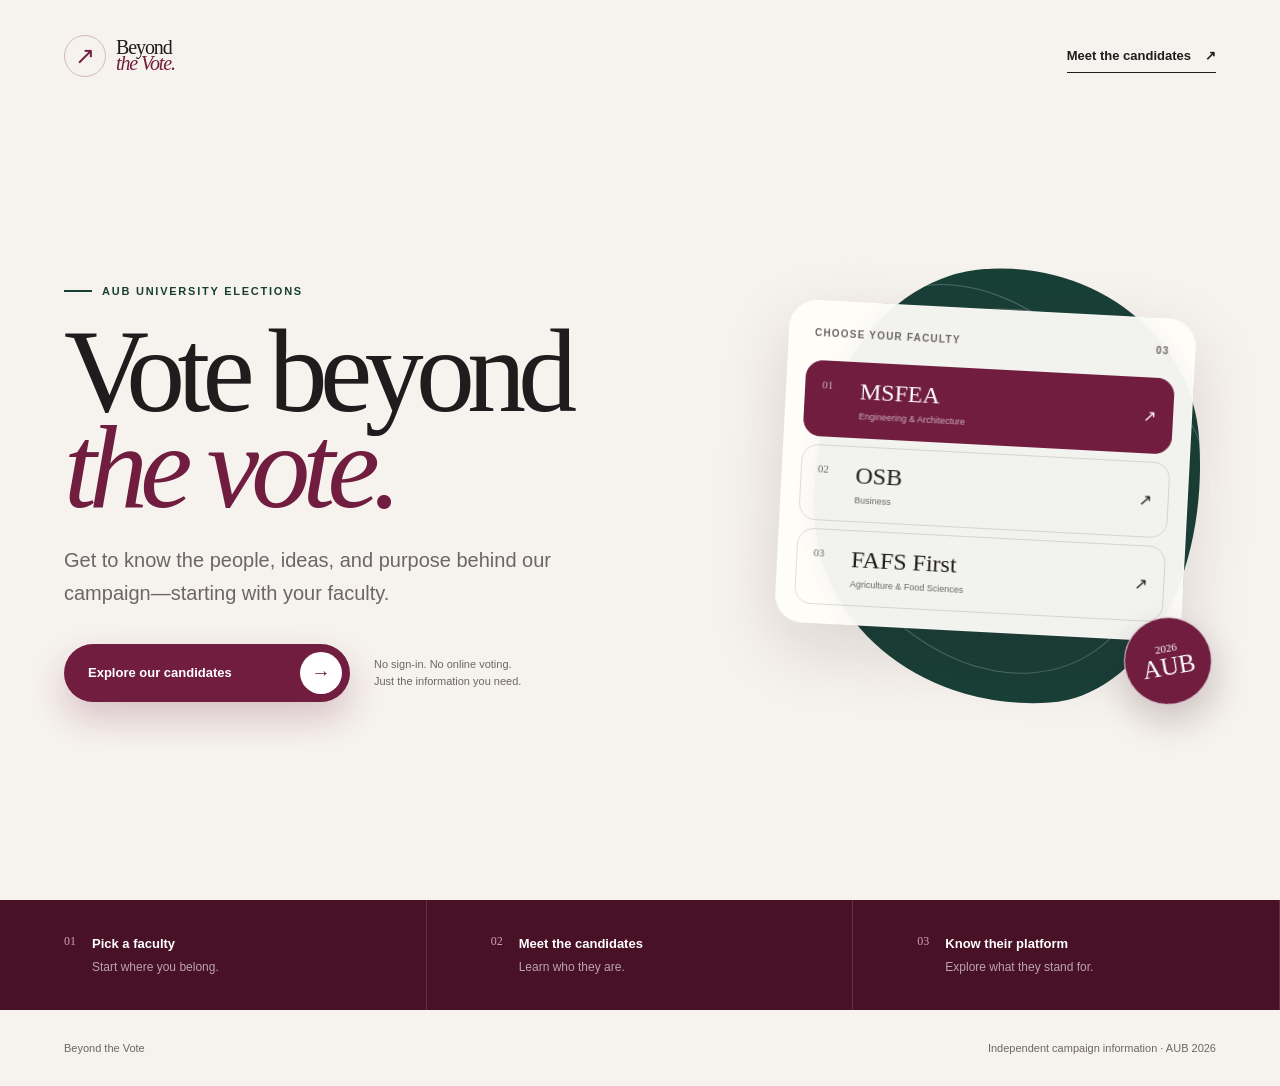
==== index.html @ 09c4e65e "Publish Beyond the Vote campaign website" ====
<!doctype html>
<html lang="en">
  <head>
    <meta charset="utf-8">
    <meta name="viewport" content="width=device-width, initial-scale=1">
    <meta name="theme-color" content="#701d3f">
    <meta name="description" content="Meet the Beyond the Vote candidates across AUB faculties.">
    <meta property="og:title" content="Beyond the Vote">
    <meta property="og:description" content="Explore our candidates, faculty by faculty.">
    <meta property="og:type" content="website">
    <meta property="og:locale" content="en_US">
    <title>Beyond the Vote</title>
    <link rel="stylesheet" href="css/style.css">
  </head>
  <body class="home-page">
    <a class="skip-link" href="#main-content">Skip to content</a>

    <header class="site-header" data-header>
      <a class="brand" href="index.html" aria-label="Beyond the Vote home">
        <span class="brand-arrow" aria-hidden="true">↗</span>
        <span class="brand-name"><span>Beyond</span><span>the Vote.</span></span>
      </a>
      <a class="header-link" href="faculties.html">
        <span>Meet the candidates</span>
        <span aria-hidden="true">↗</span>
      </a>
    </header>

    <main id="main-content">
      <section class="hero section-shell" aria-labelledby="hero-title">
        <div class="hero-copy">
          <p class="eyebrow"><span></span> AUB University Elections</p>
          <h1 id="hero-title">Vote beyond<br><em>the vote.</em></h1>
          <p class="hero-intro">
            Get to know the people, ideas, and purpose behind our campaign—starting
            with your faculty.
          </p>
          <div class="hero-actions">
            <a class="button button-primary" href="faculties.html">
              Explore our candidates
              <span class="button-icon" aria-hidden="true">→</span>
            </a>
            <p class="microcopy">No sign-in. No online voting.<br>Just the information you need.</p>
          </div>
        </div>

        <nav class="hero-visual" aria-label="Quick faculty links">
          <div class="orbit orbit-one" aria-hidden="true"></div>
          <div class="orbit orbit-two" aria-hidden="true"></div>
          <div class="hero-card hero-card-main">
            <div class="hero-card-topline">
              <span>Choose your faculty</span>
              <span>03</span>
            </div>
            <div class="faculty-preview-list">
              <a class="faculty-preview active" href="candidates.html?faculty=msfea" data-testid="home-faculty-msfea" aria-label="View MSFEA candidates">
                <span class="faculty-preview-index" aria-hidden="true">01</span>
                <div><strong>MSFEA</strong><small>Engineering &amp; Architecture</small></div>
                <span aria-hidden="true">↗</span>
              </a>
              <a class="faculty-preview" href="candidates.html?faculty=osb" data-testid="home-faculty-osb" aria-label="View OSB candidates">
                <span class="faculty-preview-index" aria-hidden="true">02</span>
                <div><strong>OSB</strong><small>Business</small></div>
                <span aria-hidden="true">↗</span>
              </a>
              <a class="faculty-preview" href="candidates.html?faculty=fafs" data-testid="home-faculty-fafs" aria-label="View FAFS First candidates">
                <span class="faculty-preview-index" aria-hidden="true">03</span>
                <div><strong>FAFS First</strong><small>Agriculture &amp; Food Sciences</small></div>
                <span aria-hidden="true">↗</span>
              </a>
            </div>
          </div>
          <div class="hero-stamp" aria-hidden="true">
            <span>2026</span>
            <span>AUB</span>
          </div>
        </nav>
      </section>

      <section class="trust-strip" aria-label="Website information">
        <div><span>01</span><p><strong>Pick a faculty</strong>Start where you belong.</p></div>
        <div><span>02</span><p><strong>Meet the candidates</strong>Learn who they are.</p></div>
        <div><span>03</span><p><strong>Know their platform</strong>Explore what they stand for.</p></div>
      </section>
    </main>

    <footer class="site-footer">
      <p>Beyond the Vote</p>
      <p>Independent campaign information · AUB 2026</p>
    </footer>
  </body>
</html>
---- css/style.css ----
:root {
  --burgundy: #701d3f;
  --burgundy-dark: #481126;
  --burgundy-soft: #8c3455;
  --green: #183f36;
  --green-light: #315d51;
  --ink: #201b1d;
  --muted: #6d6567;
  --paper: #f6f2ed;
  --white: #fffdf9;
  --line: rgba(32, 27, 29, 0.14);
  --serif: Georgia, "Times New Roman", serif;
  --sans: Inter, ui-sans-serif, -apple-system, BlinkMacSystemFont, "Segoe UI", sans-serif;
  --shadow: 0 24px 70px rgba(50, 15, 29, 0.13);
  --radius-lg: 32px;
  --radius-md: 22px;
  --page-x: clamp(20px, 5vw, 76px);
  --max-width: 1440px;
}

*,
*::before,
*::after {
  box-sizing: border-box;
}

html {
  scroll-behavior: smooth;
}

body {
  margin: 0;
  overflow-x: hidden;
  background: var(--paper);
  color: var(--ink);
  font-family: var(--sans);
  -webkit-font-smoothing: antialiased;
}

body::selection {
  background: var(--burgundy);
  color: var(--white);
}

a {
  color: inherit;
  text-decoration: none;
}

button,
input {
  font: inherit;
}

img {
  display: block;
  max-width: 100%;
}

.skip-link {
  position: fixed;
  z-index: 999;
  top: 12px;
  left: 12px;
  padding: 12px 18px;
  transform: translateY(-150%);
  border-radius: 999px;
  background: var(--ink);
  color: white;
}

.skip-link:focus {
  transform: translateY(0);
}

.site-header,
.section-shell,
.site-footer {
  width: min(100%, var(--max-width));
  margin-inline: auto;
}

.site-header {
  position: relative;
  z-index: 20;
  display: flex;
  align-items: center;
  justify-content: space-between;
  min-height: 112px;
  padding: 22px var(--page-x);
}

.brand {
  display: inline-flex;
  align-items: center;
  flex-shrink: 0;
  gap: 10px;
}

.brand-arrow {
  display: grid;
  width: 42px;
  height: 42px;
  place-items: center;
  border: 1px solid rgba(112, 29, 63, 0.26);
  border-radius: 50%;
  color: var(--burgundy);
  font-family: var(--sans);
  font-size: 24px;
  font-weight: 400;
  line-height: 1;
  transition: color 180ms ease, background-color 180ms ease, transform 180ms ease;
}

.brand-name {
  display: grid;
  font-family: var(--serif);
  font-size: 20px;
  font-weight: 400;
  letter-spacing: -0.055em;
  line-height: 0.78;
}

.brand-name span:last-child {
  color: var(--burgundy);
  font-style: italic;
}

.brand:hover .brand-arrow,
.brand:focus-visible .brand-arrow {
  background: var(--burgundy);
  color: white;
  transform: translate(2px, -2px);
}

.header-link {
  display: flex;
  align-items: center;
  gap: 14px;
  padding-block: 9px;
  border-bottom: 1px solid var(--ink);
  font-size: 13px;
  font-weight: 700;
  transition: color 180ms ease, border-color 180ms ease;
}

.header-link:hover,
.header-link:focus-visible {
  border-color: var(--burgundy);
  color: var(--burgundy);
}

.hero {
  display: grid;
  min-height: calc(100svh - 112px);
  padding: clamp(34px, 7vw, 96px) var(--page-x) clamp(72px, 9vw, 120px);
  gap: 64px;
}

.hero-copy {
  position: relative;
  z-index: 2;
  align-self: center;
}

.eyebrow {
  display: flex;
  align-items: center;
  gap: 10px;
  margin: 0 0 26px;
  color: var(--green);
  font-size: 11px;
  font-weight: 800;
  letter-spacing: 0.16em;
  text-transform: uppercase;
}

.eyebrow span {
  width: 28px;
  height: 2px;
  background: currentColor;
}

h1,
h2,
h3,
p {
  margin-top: 0;
}

.hero h1 {
  max-width: 780px;
  margin-bottom: 28px;
  font-family: var(--serif);
  font-size: clamp(58px, 9.2vw, 132px);
  font-weight: 400;
  letter-spacing: -0.065em;
  line-height: 0.82;
}

.hero h1 em {
  color: var(--burgundy);
  font-weight: 400;
}

.hero-intro {
  max-width: 520px;
  margin-bottom: 34px;
  color: var(--muted);
  font-size: clamp(16px, 2vw, 20px);
  line-height: 1.65;
}

.hero-actions {
  display: flex;
  align-items: center;
  gap: 24px;
}

.button {
  display: inline-flex;
  min-height: 58px;
  align-items: center;
  justify-content: space-between;
  gap: 26px;
  padding: 8px 8px 8px 24px;
  border: 0;
  border-radius: 999px;
  font-size: 13px;
  font-weight: 800;
  cursor: pointer;
  transition: transform 180ms ease, box-shadow 180ms ease, background-color 180ms ease;
}

.button:hover,
.button:focus-visible {
  transform: translateY(-2px);
}

.button:focus-visible,
.faculty-card:focus-visible,
.candidate-card:focus-visible,
.back-link:focus-visible,
.brand:focus-visible {
  outline: 3px solid rgba(112, 29, 63, 0.28);
  outline-offset: 4px;
}

.button-primary {
  min-width: min(100%, 286px);
  background: var(--burgundy);
  box-shadow: 0 16px 34px rgba(112, 29, 63, 0.22);
  color: white;
}

.button-primary:hover,
.button-primary:focus-visible {
  background: var(--burgundy-dark);
  box-shadow: 0 20px 42px rgba(72, 17, 38, 0.25);
}

.button-icon {
  display: grid;
  width: 42px;
  height: 42px;
  place-items: center;
  border-radius: 50%;
  background: white;
  color: var(--burgundy);
  font-size: 19px;
}

.microcopy {
  margin: 0;
  color: var(--muted);
  font-size: 11px;
  line-height: 1.55;
}

.hero-visual {
  position: relative;
  min-height: 460px;
  align-self: center;
}

.hero-visual::before {
  position: absolute;
  inset: 1% 3% 4% 10%;
  border-radius: 48% 52% 43% 57% / 55% 42% 58% 45%;
  background: var(--green);
  content: "";
  transform: rotate(-4deg);
}

.orbit {
  position: absolute;
  z-index: 1;
  border: 1px solid rgba(255, 255, 255, 0.23);
  border-radius: 50%;
}

.orbit-one {
  inset: 10% 0 0 5%;
  transform: rotate(18deg);
}

.orbit-two {
  inset: 2% 17% 8% 12%;
  transform: rotate(-32deg);
}

.hero-card {
  position: absolute;
  z-index: 3;
  border: 1px solid rgba(255, 255, 255, 0.4);
  background: rgba(255, 253, 249, 0.94);
  box-shadow: var(--shadow);
  backdrop-filter: blur(12px);
}

.hero-card-main {
  inset: 10% 6% auto 3%;
  max-width: 430px;
  padding: 18px;
  transform: rotate(3deg);
  border-radius: 28px;
}

.hero-card-topline {
  display: flex;
  justify-content: space-between;
  padding: 8px 7px 22px;
  color: var(--muted);
  font-size: 10px;
  font-weight: 800;
  letter-spacing: 0.12em;
  text-transform: uppercase;
}

.faculty-preview-list {
  display: grid;
  gap: 8px;
}

.faculty-preview {
  display: grid;
  grid-template-columns: 28px 1fr auto;
  min-height: 76px;
  align-items: center;
  gap: 10px;
  padding: 14px 16px;
  border: 1px solid var(--line);
  border-radius: 17px;
  cursor: pointer;
  text-decoration: none;
  transition: background-color 180ms ease, border-color 180ms ease, color 180ms ease, transform 180ms ease;
}

.faculty-preview.active,
.faculty-preview:hover,
.faculty-preview:focus-visible {
  border-color: var(--burgundy);
  background: var(--burgundy);
  color: white;
}

.faculty-preview:hover,
.faculty-preview:focus-visible {
  transform: translateX(3px);
}

.faculty-preview:focus-visible {
  outline: 3px solid rgba(112, 29, 63, 0.24);
  outline-offset: 3px;
}

/* Keep only the row currently under the cursor or keyboard focus highlighted. */
.faculty-preview-list:has(.faculty-preview:hover) .faculty-preview.active:not(:hover),
.faculty-preview-list:has(.faculty-preview:focus-visible) .faculty-preview.active:not(:focus-visible) {
  border-color: var(--line);
  background: transparent;
  color: var(--ink);
  transform: none;
}

.faculty-preview-index {
  align-self: start;
  padding-top: 3px;
  font-family: var(--serif);
  font-size: 11px;
  opacity: 0.65;
}

.faculty-preview strong,
.faculty-preview small {
  display: block;
}

.faculty-preview strong {
  margin-bottom: 5px;
  font-family: var(--serif);
  font-size: 24px;
  font-weight: 400;
}

.faculty-preview small {
  max-width: 190px;
  font-size: 9px;
  line-height: 1.4;
  opacity: 0.65;
}

.hero-stamp {
  position: absolute;
  z-index: 4;
  right: 1%;
  bottom: 4%;
  display: grid;
  width: 88px;
  height: 88px;
  place-content: center;
  border: 1px solid rgba(255, 255, 255, 0.75);
  border-radius: 50%;
  background: var(--burgundy);
  box-shadow: 0 16px 36px rgba(45, 12, 26, 0.2);
  color: white;
  font-family: var(--serif);
  line-height: 1;
  text-align: center;
  transform: rotate(-10deg);
}

.hero-stamp span:first-child {
  font-size: 11px;
}

.hero-stamp span:last-child {
  font-size: 25px;
}

.trust-strip {
  display: grid;
  width: 100%;
  background: var(--burgundy-dark);
  color: white;
}

.trust-strip > div {
  display: grid;
  grid-template-columns: auto 1fr;
  align-items: start;
  gap: 16px;
  padding: 30px var(--page-x);
  border-bottom: 1px solid rgba(255, 255, 255, 0.14);
}

.trust-strip > div > span {
  color: #d99ab2;
  font-family: var(--serif);
  font-size: 12px;
}

.trust-strip p {
  margin: 0;
  color: rgba(255, 255, 255, 0.62);
  font-size: 12px;
  line-height: 1.5;
}

.trust-strip strong {
  display: block;
  margin-bottom: 4px;
  color: white;
  font-size: 13px;
}

.site-footer {
  display: flex;
  justify-content: space-between;
  gap: 24px;
  padding: 32px var(--page-x);
  color: var(--muted);
  font-size: 11px;
}

.site-footer p {
  margin: 0;
}

.footer-link {
  border-bottom: 1px solid currentColor;
  transition: color 180ms ease;
}

.footer-link:hover,
.footer-link:focus-visible {
  color: var(--burgundy);
}

/* Interior page: faculty selection */
.interior-page {
  background: var(--burgundy);
  color: white;
}

.site-header-light {
  color: white;
}

.brand-light .brand-arrow {
  border-color: rgba(255, 255, 255, 0.4);
  color: #efb3ca;
}

.brand-light .brand-name span:last-child {
  color: #efb3ca;
}

.brand-light:hover .brand-arrow,
.brand-light:focus-visible .brand-arrow {
  background: white;
  color: var(--burgundy);
}

.back-link {
  display: inline-flex;
  align-items: center;
  gap: 9px;
  padding: 10px 0;
  border-bottom: 1px solid currentColor;
  font-size: 12px;
  font-weight: 750;
}

.back-link span {
  transition: transform 180ms ease;
}

.back-link:hover span,
.back-link:focus-visible span {
  transform: translateX(-4px);
}

.page-intro {
  display: grid;
  align-items: end;
  gap: 42px;
  padding: clamp(46px, 8vw, 110px) var(--page-x) clamp(60px, 8vw, 104px);
}

.eyebrow-light {
  color: #e6aec3;
}

.page-intro h1,
.directory-hero h1,
.error-state h1,
.logo-options-header h1 {
  margin-bottom: 0;
  font-family: var(--serif);
  font-size: clamp(58px, 9vw, 124px);
  font-weight: 400;
  letter-spacing: -0.065em;
  line-height: 0.84;
}

.page-intro h1 em,
.directory-hero h1 em,
.error-state h1 em,
.logo-options-header h1 em {
  color: #e4a4bd;
  font-weight: 400;
}

.page-intro-copy {
  max-width: 420px;
  margin: 0;
  color: rgba(255, 255, 255, 0.68);
  font-size: clamp(15px, 1.6vw, 18px);
  line-height: 1.7;
}

.faculty-section {
  padding: 54px var(--page-x) clamp(72px, 10vw, 136px);
  border-radius: var(--radius-lg) var(--radius-lg) 0 0;
  background: var(--paper);
  color: var(--ink);
}

.section-heading-row {
  display: flex;
  align-items: end;
  justify-content: space-between;
  gap: 24px;
  margin-bottom: 28px;
  padding-bottom: 18px;
  border-bottom: 1px solid var(--line);
}

.section-heading-row h2,
.section-heading-row p {
  margin: 0;
}

.section-heading-row h2 {
  font-family: var(--serif);
  font-size: clamp(27px, 3vw, 38px);
  font-weight: 400;
  letter-spacing: -0.03em;
}

.section-heading-row p {
  color: var(--muted);
  font-size: 11px;
  font-weight: 800;
  letter-spacing: 0.13em;
  text-transform: uppercase;
}

.faculty-grid {
  display: grid;
  gap: 16px;
}

.faculty-card {
  position: relative;
  display: flex;
  min-height: 340px;
  flex-direction: column;
  justify-content: space-between;
  padding: 24px;
  overflow: hidden;
  border: 1px solid var(--line);
  border-radius: var(--radius-md);
  background: var(--white);
  transition: transform 220ms ease, box-shadow 220ms ease, background-color 220ms ease, color 220ms ease;
}

.faculty-card::before {
  position: absolute;
  right: -70px;
  bottom: -110px;
  width: 250px;
  height: 250px;
  border: 1px solid rgba(112, 29, 63, 0.12);
  border-radius: 50%;
  content: "";
  transition: transform 400ms ease, border-color 220ms ease;
}

.faculty-card:nth-child(2)::before {
  width: 190px;
  height: 280px;
  border-radius: 50%;
  transform: rotate(32deg);
}

.faculty-card:nth-child(3)::before {
  width: 300px;
  height: 180px;
  border-radius: 50%;
  transform: rotate(-24deg);
}

.faculty-card:hover,
.faculty-card:focus-visible {
  z-index: 2;
  background: var(--green);
  box-shadow: 0 24px 54px rgba(26, 58, 50, 0.2);
  color: white;
  transform: translateY(-6px);
}

.faculty-card:hover::before,
.faculty-card:focus-visible::before {
  border-color: rgba(255, 255, 255, 0.24);
  transform: translate(-20px, -12px) rotate(8deg);
}

.faculty-card-topline {
  position: relative;
  z-index: 1;
  display: flex;
  align-items: center;
  justify-content: space-between;
  color: var(--muted);
  font-family: var(--serif);
  font-size: 12px;
}

.faculty-card:hover .faculty-card-topline,
.faculty-card:focus-visible .faculty-card-topline {
  color: rgba(255, 255, 255, 0.64);
}

.faculty-arrow {
  display: grid;
  width: 42px;
  height: 42px;
  place-items: center;
  border: 1px solid var(--line);
  border-radius: 50%;
  font-family: var(--sans);
  font-size: 17px;
}

.faculty-card:hover .faculty-arrow,
.faculty-card:focus-visible .faculty-arrow {
  border-color: rgba(255, 255, 255, 0.28);
  background: white;
  color: var(--green);
}

.faculty-card-copy {
  position: relative;
  z-index: 1;
}

.faculty-card-copy > p:first-child {
  margin-bottom: 10px;
  color: var(--burgundy);
  font-size: 10px;
  font-weight: 800;
  letter-spacing: 0.13em;
  text-transform: uppercase;
}

.faculty-card-copy h3 {
  margin: 0 0 12px;
  font-family: var(--serif);
  font-size: clamp(50px, 6vw, 72px);
  font-weight: 400;
  letter-spacing: -0.055em;
  line-height: 0.9;
}

.faculty-card-copy > p:last-child {
  max-width: 300px;
  margin: 0;
  color: var(--muted);
  font-size: 12px;
  line-height: 1.55;
}

.faculty-card:hover .faculty-card-copy p,
.faculty-card:focus-visible .faculty-card-copy p {
  color: rgba(255, 255, 255, 0.68);
}

.faculty-card-action {
  position: relative;
  z-index: 1;
  display: flex;
  justify-content: space-between;
  padding-top: 16px;
  border-top: 1px solid var(--line);
  font-size: 11px;
  font-weight: 750;
}

.faculty-card:hover .faculty-card-action,
.faculty-card:focus-visible .faculty-card-action {
  border-color: rgba(255, 255, 255, 0.2);
}

.notice-card {
  padding: 22px;
  border: 1px solid var(--line);
  border-radius: 16px;
  background: var(--white);
}

.loading-state {
  display: flex;
  align-items: center;
  gap: 12px;
  padding: 28px 0;
  color: var(--muted);
  font-size: 12px;
  font-weight: 750;
}

.loading-state > span {
  width: 20px;
  height: 20px;
  border: 2px solid var(--line);
  border-top-color: var(--burgundy);
  border-radius: 50%;
  animation: loading-spin 800ms linear infinite;
}

.profile-loading {
  min-height: 60vh;
  justify-content: center;
}

@keyframes loading-spin {
  to {
    transform: rotate(360deg);
  }
}

.site-footer-light {
  width: 100%;
  max-width: none;
  background: var(--paper);
  color: var(--muted);
}

/* Candidate directory */
.compact-header {
  min-height: 96px;
}

.directory-hero {
  display: grid;
  align-items: end;
  gap: 48px;
  padding: clamp(48px, 8vw, 104px) var(--page-x) clamp(66px, 8vw, 112px);
}

.directory-hero h1 {
  color: var(--ink);
}

.directory-hero h1 em,
.logo-options-header h1 em,
.profile-error h1 em {
  color: var(--burgundy);
}

.directory-note {
  display: grid;
  grid-template-columns: auto 1fr;
  align-items: start;
  gap: 18px;
  max-width: 430px;
}

.directory-note > span {
  color: var(--burgundy);
  font-family: var(--serif);
  font-size: 64px;
  line-height: 0.8;
}

.directory-note p {
  margin: 0;
  color: var(--muted);
  font-size: 13px;
  line-height: 1.65;
}

.candidate-directory {
  padding: 48px var(--page-x) clamp(80px, 10vw, 144px);
  border-top: 1px solid var(--line);
}

.section-heading-dark {
  margin-bottom: 32px;
}

.candidate-grid {
  display: grid;
  gap: 18px;
}

.candidate-card {
  display: block;
  overflow: hidden;
  border: 1px solid var(--line);
  border-radius: var(--radius-md);
  background: var(--white);
  transition: transform 220ms ease, box-shadow 220ms ease;
}

.candidate-card:hover,
.candidate-card:focus-visible {
  box-shadow: var(--shadow);
  transform: translateY(-6px);
}

.candidate-portrait {
  position: relative;
  aspect-ratio: 4 / 5;
  overflow: hidden;
  background: #e8ded8;
}

.portrait-image-wrap,
.portrait-image-wrap img,
.portrait-fallback {
  position: absolute;
  inset: 0;
  width: 100%;
  height: 100%;
}

.portrait-image-wrap img {
  z-index: 2;
  object-fit: cover;
  transition: transform 600ms cubic-bezier(0.2, 0.7, 0.2, 1);
}

.candidate-card:hover .portrait-image-wrap img,
.candidate-card:focus-visible .portrait-image-wrap img {
  transform: scale(1.035);
}

.portrait-image-wrap.image-missing img {
  display: none;
}

.portrait-fallback {
  display: grid;
  place-content: center;
  background:
    radial-gradient(circle at 80% 14%, rgba(255, 255, 255, 0.24) 0 10%, transparent 10.5%),
    linear-gradient(145deg, var(--green-light), var(--green));
  color: rgba(255, 255, 255, 0.62);
  font-size: 10px;
  font-weight: 800;
  letter-spacing: 0.12em;
  text-align: center;
  text-transform: uppercase;
}

.portrait-fallback::before,
.portrait-fallback::after {
  position: absolute;
  border: 1px solid rgba(255, 255, 255, 0.17);
  border-radius: 50%;
  content: "";
}

.portrait-fallback::before {
  width: 80%;
  height: 80%;
  top: 42%;
  left: -26%;
}

.portrait-fallback::after {
  width: 60%;
  height: 48%;
  right: -15%;
  bottom: -10%;
  transform: rotate(30deg);
}

.portrait-monogram {
  display: block;
  margin-bottom: 14px;
  color: white;
  font-family: var(--serif);
  font-size: clamp(55px, 8vw, 84px);
  font-weight: 400;
  letter-spacing: -0.06em;
  line-height: 0.8;
}

.candidate-number {
  position: absolute;
  z-index: 4;
  top: 16px;
  right: 16px;
  display: grid;
  width: 38px;
  height: 38px;
  place-items: center;
  border: 1px solid rgba(255, 255, 255, 0.44);
  border-radius: 50%;
  background: rgba(24, 63, 54, 0.34);
  color: white;
  font-family: var(--serif);
  font-size: 11px;
  backdrop-filter: blur(8px);
}

.candidate-card-body {
  padding: 23px;
}

.candidate-meta-row,
.profile-kicker {
  display: flex;
  align-items: center;
  justify-content: space-between;
  gap: 12px;
  margin-bottom: 10px;
}

.candidate-faculty,
.profile-campaign {
  margin: 0;
  color: var(--burgundy);
  font-size: 9px;
  font-weight: 800;
  letter-spacing: 0.14em;
  text-transform: uppercase;
}

.candidate-designation {
  flex-shrink: 0;
  padding: 5px 8px;
  border-radius: 999px;
  background: rgba(112, 29, 63, 0.1);
  color: var(--burgundy);
  font-size: 8px;
  font-weight: 850;
  letter-spacing: 0.08em;
  line-height: 1;
  text-transform: uppercase;
}

.profile-kicker {
  justify-content: flex-start;
  margin-bottom: 15px;
}

.candidate-card h3 {
  margin: 0 0 7px;
  font-family: var(--serif);
  font-size: 29px;
  font-weight: 400;
  letter-spacing: -0.03em;
}

.candidate-position {
  min-height: 34px;
  margin: 0 0 20px;
  color: var(--muted);
  font-size: 12px;
  line-height: 1.45;
}

.candidate-link {
  display: flex;
  justify-content: space-between;
  padding-top: 15px;
  border-top: 1px solid var(--line);
  color: var(--green);
  font-size: 11px;
  font-weight: 800;
}

.error-state {
  max-width: 870px;
}

.error-state > p:not(.eyebrow) {
  max-width: 500px;
  margin: 26px 0 30px;
  color: var(--muted);
  line-height: 1.7;
}

/* Candidate profile */
.profile-layout {
  display: grid;
  gap: clamp(34px, 6vw, 88px);
  padding: clamp(38px, 6vw, 86px) var(--page-x) clamp(90px, 10vw, 140px);
}

.profile-portrait {
  min-height: 500px;
  border-radius: var(--radius-lg);
  box-shadow: var(--shadow);
}

.profile-badge {
  position: absolute;
  z-index: 4;
  right: 20px;
  bottom: 20px;
  display: grid;
  width: 86px;
  height: 86px;
  place-content: center;
  border: 1px solid rgba(255, 255, 255, 0.52);
  border-radius: 50%;
  background: var(--burgundy);
  color: white;
  font-family: var(--serif);
  text-align: center;
  transform: rotate(-7deg);
}

.profile-badge span:first-child {
  font-size: 20px;
}

.profile-badge span:last-child {
  font-size: 10px;
}

.profile-details {
  align-self: center;
}

.breadcrumbs {
  display: flex;
  flex-wrap: wrap;
  gap: 8px;
  margin-bottom: 46px;
  color: var(--muted);
  font-size: 10px;
  font-weight: 750;
  letter-spacing: 0.08em;
  text-transform: uppercase;
}

.breadcrumbs a {
  border-bottom: 1px solid transparent;
}

.breadcrumbs a:hover,
.breadcrumbs a:focus-visible {
  border-color: currentColor;
  color: var(--burgundy);
}

.profile-details h1 {
  max-width: 700px;
  margin: 0 0 14px;
  font-family: var(--serif);
  font-size: clamp(50px, 7vw, 92px);
  font-weight: 400;
  letter-spacing: -0.06em;
  line-height: 0.88;
}

.profile-position {
  margin-bottom: 34px;
  color: var(--muted);
  font-size: 15px;
}

.profile-facts {
  display: grid;
  margin-bottom: 46px;
  border-block: 1px solid var(--line);
}

.profile-facts > div {
  display: grid;
  grid-template-columns: minmax(88px, 0.5fr) 1fr;
  gap: 18px;
  padding: 16px 0;
}

.profile-facts > div + div {
  border-top: 1px solid var(--line);
}

.profile-facts span {
  color: var(--muted);
  font-size: 10px;
  font-weight: 800;
  letter-spacing: 0.1em;
  text-transform: uppercase;
}

.profile-facts strong {
  font-family: var(--serif);
  font-size: 16px;
  font-weight: 400;
}

.profile-section {
  display: grid;
  gap: 24px;
  padding: 30px 0;
  border-top: 1px solid var(--line);
}

.profile-section-label {
  display: flex;
  align-items: baseline;
  gap: 13px;
}

.profile-section-label span {
  color: var(--burgundy);
  font-family: var(--serif);
  font-size: 11px;
}

.profile-section h2 {
  margin: 0;
  font-family: var(--serif);
  font-size: 25px;
  font-weight: 400;
}

.profile-section > p {
  margin: 0;
  color: var(--muted);
  font-size: 14px;
  line-height: 1.8;
}

.information-note {
  display: grid;
  grid-template-columns: auto 1fr;
  gap: 14px;
  margin-top: 22px;
  padding: 20px;
  border-radius: 16px;
  background: rgba(24, 63, 54, 0.08);
  color: var(--green);
}

.information-note > span {
  display: grid;
  width: 22px;
  height: 22px;
  place-items: center;
  border: 1px solid currentColor;
  border-radius: 50%;
  font-family: var(--serif);
  font-size: 12px;
}

.information-note p {
  margin: 0;
  font-size: 11px;
  line-height: 1.6;
}

.profile-error {
  padding: clamp(70px, 12vw, 160px) 0;
}

/* Logo exploration */
.logo-options {
  padding: clamp(50px, 7vw, 96px) var(--page-x) clamp(90px, 10vw, 140px);
}

.logo-options-header {
  display: grid;
  margin-bottom: 64px;
}

.logo-options-header > p:last-child {
  max-width: 590px;
  margin: 28px 0 0;
  color: var(--muted);
  font-size: 16px;
  line-height: 1.7;
}

.logo-options-grid {
  display: grid;
  gap: 22px;
}

.logo-option {
  overflow: hidden;
  border: 1px solid var(--line);
  border-radius: var(--radius-md);
  background: var(--white);
}

.logo-option-featured {
  border-color: rgba(112, 29, 63, 0.38);
  box-shadow: 0 18px 48px rgba(65, 16, 35, 0.08);
}

.option-label {
  display: flex;
  justify-content: space-between;
  padding: 16px 20px;
  border-bottom: 1px solid var(--line);
  color: var(--muted);
  font-size: 9px;
  font-weight: 800;
  letter-spacing: 0.12em;
  text-transform: uppercase;
}

.logo-option-featured .option-label span:last-child {
  color: var(--burgundy);
}

.logo-canvas {
  display: flex;
  min-height: 330px;
  align-items: center;
  justify-content: center;
  gap: 20px;
  padding: 36px 20px;
}

.seal-canvas {
  background: var(--paper);
}

.concept-seal {
  display: grid;
  width: 108px;
  height: 108px;
  place-content: center;
  border-radius: 50%;
  background: var(--burgundy);
  color: white;
  font-family: var(--serif);
  font-weight: 700;
  line-height: 0.72;
  text-align: center;
}

.seal-bt {
  font-size: 34px;
}

.seal-v {
  margin-left: 23px;
  font-size: 32px;
}

.concept-wordmark {
  display: grid;
  color: var(--burgundy-dark);
  font-size: 21px;
  font-weight: 800;
  letter-spacing: -0.02em;
  line-height: 0.9;
  text-transform: uppercase;
}

.concept-wordmark span {
  font-size: 15px;
  letter-spacing: 0.08em;
}

.forward-canvas {
  position: relative;
  overflow: hidden;
  background: var(--burgundy);
  color: white;
}

.forward-arrow {
  position: absolute;
  top: 22px;
  right: 30px;
  color: #df9fb7;
  font-size: 62px;
  font-weight: 200;
}

.forward-wordmark {
  display: grid;
  font-family: var(--serif);
  font-size: clamp(42px, 5vw, 66px);
  letter-spacing: -0.055em;
  line-height: 0.78;
}

.forward-wordmark span:last-child {
  color: #e9b6c9;
  font-style: italic;
}

.common-canvas {
  flex-direction: column;
  background: var(--green);
}

.common-symbol {
  position: relative;
  display: flex;
  width: 118px;
  height: 90px;
  align-items: end;
  justify-content: center;
}

.common-symbol i {
  position: absolute;
  display: block;
  width: 58px;
  height: 58px;
  border-radius: 50% 50% 8px 50%;
  background: #f4ece7;
}

.common-symbol i:first-child {
  left: 9px;
  bottom: 0;
  transform: rotate(45deg);
}

.common-symbol i:nth-child(2) {
  right: 9px;
  bottom: 0;
  background: #b85d7e;
  transform: rotate(135deg);
}

.common-symbol i:last-child {
  top: 0;
  left: 30px;
  width: 58px;
  height: 58px;
  background: white;
  transform: rotate(-45deg);
}

.common-wordmark {
  display: grid;
  color: white;
  font-size: 18px;
  font-weight: 800;
  letter-spacing: 0.14em;
  line-height: 1.1;
  text-align: center;
}

.common-wordmark span:last-child {
  color: #ddb1c1;
  font-size: 11px;
}

.option-copy {
  padding: 26px 24px 30px;
  border-top: 1px solid var(--line);
}

.option-copy h2 {
  margin-bottom: 10px;
  font-family: var(--serif);
  font-size: 30px;
  font-weight: 400;
}

.option-copy p {
  color: var(--muted);
  font-size: 12px;
  line-height: 1.65;
}

.option-copy .best-for {
  margin: 20px 0 0;
  padding-top: 17px;
  border-top: 1px solid var(--line);
  font-size: 10px;
}

.best-for strong {
  color: var(--ink);
}

.choice-callout {
  display: grid;
  margin-top: 26px;
  padding: clamp(32px, 5vw, 64px);
  border-radius: var(--radius-md);
  background: var(--burgundy-dark);
  color: white;
}

.choice-callout p {
  margin: 0;
  color: rgba(255, 255, 255, 0.62);
  font-size: 12px;
  line-height: 1.6;
}

.choice-callout h2 {
  margin: 8px 0 16px;
  font-family: var(--serif);
  font-size: clamp(30px, 4vw, 48px);
  font-weight: 400;
}

.social-preview-example {
  margin: 26px 0 0;
  overflow: hidden;
  border: 1px solid var(--line);
  border-radius: var(--radius-md);
  background: var(--white);
}

.social-preview-example img {
  width: 100%;
  height: auto;
}

.social-preview-example figcaption {
  display: flex;
  justify-content: space-between;
  gap: 20px;
  padding: 16px 20px;
  border-top: 1px solid var(--line);
  color: var(--muted);
  font-size: 9px;
  font-weight: 800;
  letter-spacing: 0.1em;
  text-transform: uppercase;
}

@keyframes reveal-up {
  from {
    opacity: 0;
    transform: translateY(14px);
  }
  to {
    opacity: 1;
    transform: translateY(0);
  }
}

.hero-copy,
.page-intro > div,
.directory-title,
.logo-options-header {
  animation: reveal-up 600ms ease both;
}

.hero-visual,
.page-intro-copy,
.directory-note {
  animation: reveal-up 600ms 100ms ease both;
}

@media (min-width: 900px) {
  .hero {
    grid-template-columns: minmax(0, 1.06fr) minmax(390px, 0.74fr);
    align-items: center;
  }

  .trust-strip {
    grid-template-columns: repeat(3, 1fr);
  }

  .trust-strip > div {
    padding: 34px clamp(28px, 5vw, 72px);
    border-right: 1px solid rgba(255, 255, 255, 0.14);
    border-bottom: 0;
  }

  .page-intro,
  .directory-hero {
    grid-template-columns: minmax(0, 1fr) minmax(320px, 0.46fr);
  }

  .faculty-grid,
  .logo-options-grid {
    grid-template-columns: repeat(3, 1fr);
  }

  .candidate-grid {
    grid-template-columns: repeat(2, 1fr);
  }

  .profile-layout {
    grid-template-columns: minmax(360px, 0.86fr) minmax(0, 1fr);
  }

  .profile-portrait {
    position: sticky;
    top: 28px;
    min-height: 620px;
    align-self: start;
  }

  .choice-callout {
    grid-template-columns: 0.5fr 1fr 1fr;
    align-items: center;
    gap: 30px;
  }

  .choice-callout h2 {
    margin: 0;
  }
}

@media (min-width: 1180px) {
  .candidate-grid {
    grid-template-columns: repeat(3, 1fr);
  }
}

@media (max-width: 899px) {
  .hero {
    min-height: auto;
  }

  .hero-visual {
    width: min(100%, 570px);
    margin-inline: auto;
  }

  .profile-layout {
    padding-inline: 0;
  }

  .profile-details {
    padding-inline: var(--page-x);
  }

  .profile-portrait {
    border-radius: 0;
    box-shadow: none;
  }
}

@media (max-width: 620px) {
  :root {
    --page-x: 20px;
    --radius-lg: 24px;
  }

  .site-header {
    min-height: 88px;
  }

  .brand-arrow {
    width: 38px;
    height: 38px;
    font-size: 21px;
  }

  .brand-name {
    font-size: 18px;
  }

  .header-link span:first-child {
    display: none;
  }

  .header-link {
    width: 42px;
    height: 42px;
    justify-content: center;
    padding: 0;
    border: 1px solid var(--line);
    border-radius: 50%;
  }

  .hero {
    padding-top: 38px;
    gap: 52px;
  }

  .hero h1 {
    font-size: clamp(58px, 18vw, 82px);
  }

  .hero-actions {
    display: grid;
  }

  .button-primary {
    width: 100%;
  }

  .microcopy {
    padding-left: 3px;
  }

  .hero-visual {
    min-height: 390px;
  }

  .hero-card-main {
    inset: 7% 2% auto 0;
    padding: 12px;
  }

  .hero-stamp {
    width: 72px;
    height: 72px;
  }

  .site-footer {
    display: grid;
  }

  .page-intro h1,
  .directory-hero h1,
  .error-state h1,
  .logo-options-header h1 {
    font-size: clamp(54px, 17vw, 78px);
  }

  .faculty-section {
    padding-top: 40px;
  }

  .faculty-card {
    min-height: 310px;
  }

  .directory-hero {
    padding-top: 48px;
  }

  .directory-note > span {
    font-size: 52px;
  }

  .profile-portrait {
    min-height: 470px;
  }

  .breadcrumbs {
    margin-bottom: 34px;
  }

  .logo-canvas {
    min-height: 280px;
  }

  .social-preview-example figcaption {
    display: grid;
  }
}

@media (prefers-reduced-motion: reduce) {
  *,
  *::before,
  *::after {
    animation-duration: 0.01ms !important;
    scroll-behavior: auto !important;
    transition-duration: 0.01ms !important;
  }
}
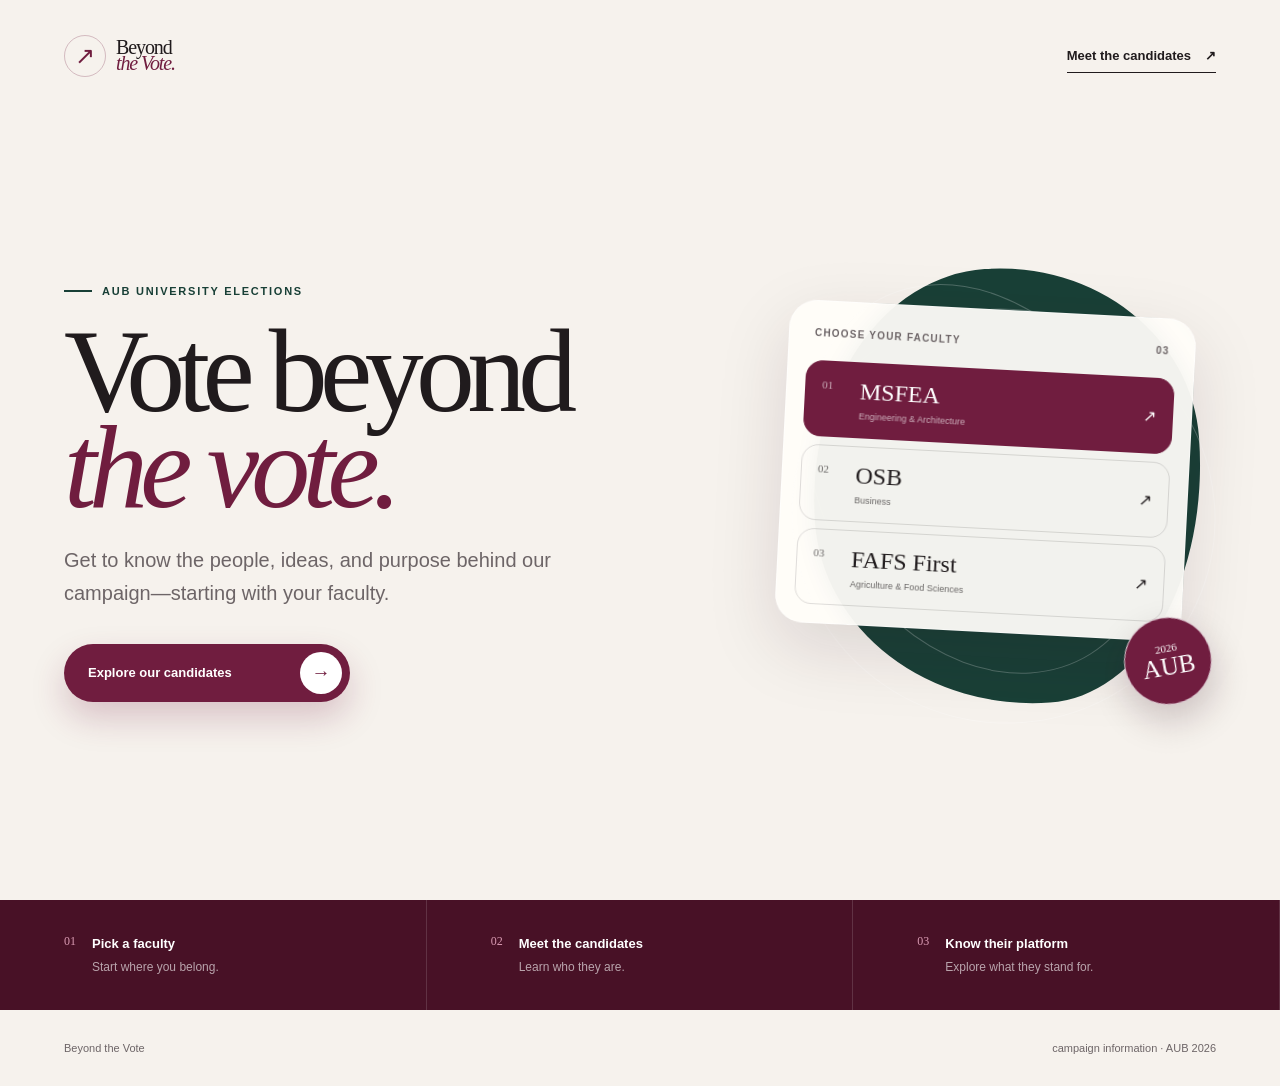
==== commit 73436aad: "Adopt Rouge Frappant campaign palette" ====
--- a/index.html
+++ b/index.html
@@ -3,7 +3,7 @@
   <head>
     <meta charset="utf-8">
     <meta name="viewport" content="width=device-width, initial-scale=1">
-    <meta name="theme-color" content="#701d3f">
+    <meta name="theme-color" content="#d91f2d">
     <meta name="description" content="Meet the Beyond the Vote candidates across AUB faculties.">
     <meta property="og:title" content="Beyond the Vote">
     <meta property="og:description" content="Explore our candidates, faculty by faculty.">
@@ -40,7 +40,6 @@
               Explore our candidates
               <span class="button-icon" aria-hidden="true">→</span>
             </a>
-            <p class="microcopy">No sign-in. No online voting.<br>Just the information you need.</p>
           </div>
         </div>
 
@@ -86,7 +85,7 @@
 
     <footer class="site-footer">
       <p>Beyond the Vote</p>
-      <p>Independent campaign information · AUB 2026</p>
+      <p>campaign information · AUB 2026</p>
     </footer>
   </body>
 </html>
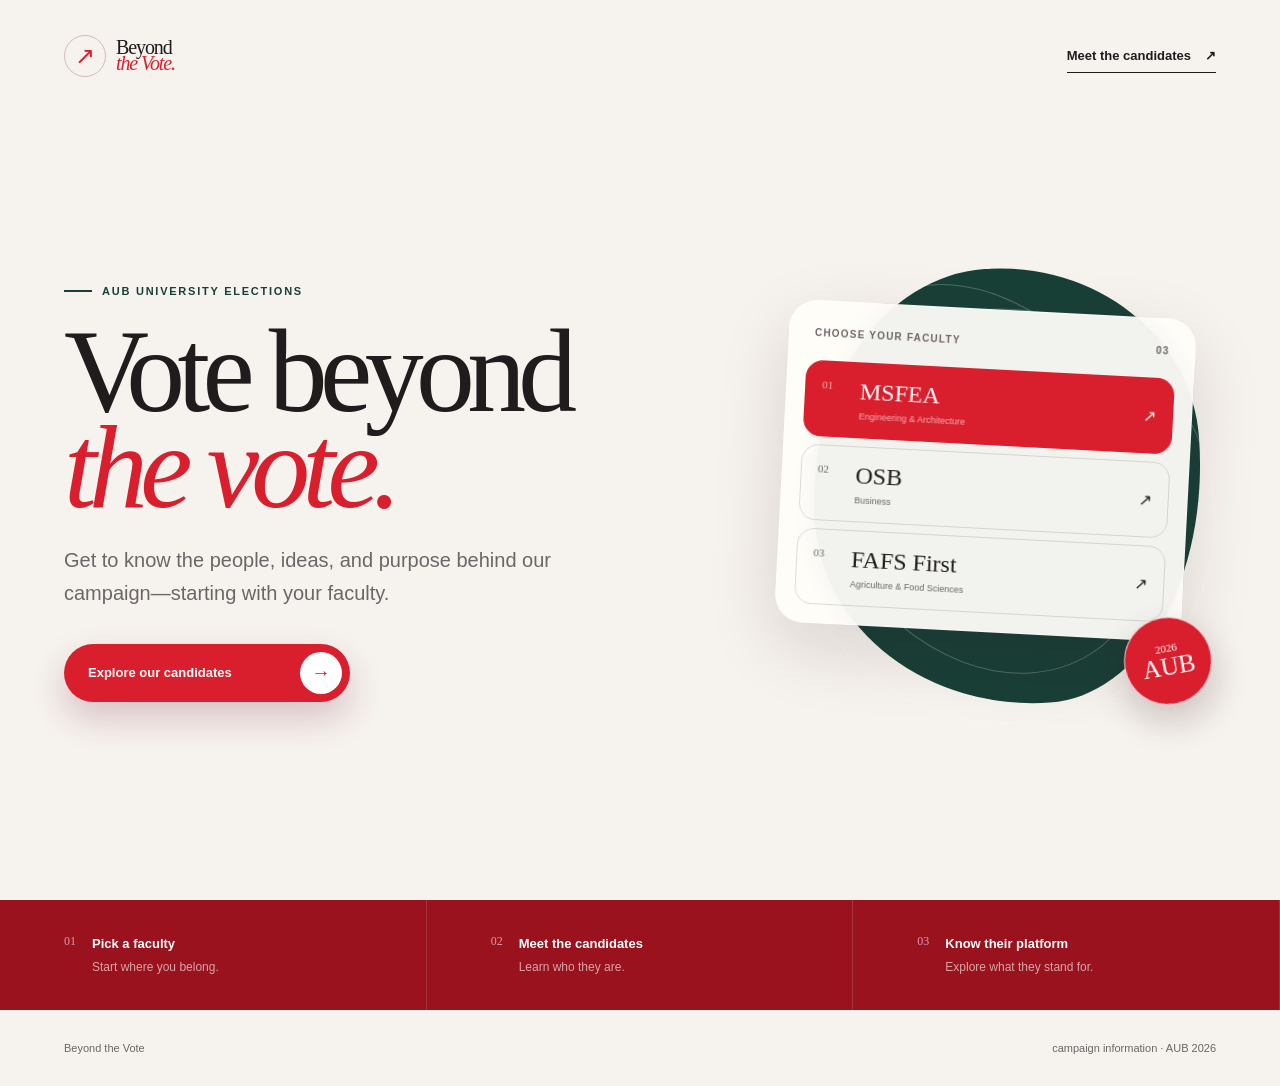
==== commit 5bffc53d: "Link single-candidate faculties directly to profiles" ====
--- a/index.html
+++ b/index.html
@@ -57,12 +57,12 @@
                 <div><strong>MSFEA</strong><small>Engineering &amp; Architecture</small></div>
                 <span aria-hidden="true">↗</span>
               </a>
-              <a class="faculty-preview" href="candidates.html?faculty=osb" data-testid="home-faculty-osb" aria-label="View OSB candidates">
+              <a class="faculty-preview" href="candidate.html?id=osb-angelo-jabre" data-testid="home-faculty-osb" aria-label="View Angelo T. Jabre’s profile">
                 <span class="faculty-preview-index" aria-hidden="true">02</span>
                 <div><strong>OSB</strong><small>Business</small></div>
                 <span aria-hidden="true">↗</span>
               </a>
-              <a class="faculty-preview" href="candidates.html?faculty=fafs" data-testid="home-faculty-fafs" aria-label="View FAFS First candidates">
+              <a class="faculty-preview" href="candidate.html?id=fafs-cristiana-jureidini" data-testid="home-faculty-fafs" aria-label="View Cristina Z. Jureidini’s profile">
                 <span class="faculty-preview-index" aria-hidden="true">03</span>
                 <div><strong>FAFS First</strong><small>Agriculture &amp; Food Sciences</small></div>
                 <span aria-hidden="true">↗</span>
--- a/css/style.css
+++ b/css/style.css
@@ -1,7 +1,7 @@
 :root {
-  --burgundy: #701d3f;
-  --burgundy-dark: #481126;
-  --burgundy-soft: #8c3455;
+  --burgundy: #d91f2d;
+  --burgundy-dark: #99121d;
+  --burgundy-soft: #ef5360;
   --green: #183f36;
   --green-light: #315d51;
   --ink: #201b1d;
@@ -907,6 +907,15 @@
   transform: scale(1.035);
 }
 
+.portrait-image-wrap.portrait-recenter-right img {
+  transform: translateX(4.5%) scale(1.1);
+}
+
+.candidate-card:hover .portrait-image-wrap.portrait-recenter-right img,
+.candidate-card:focus-visible .portrait-image-wrap.portrait-recenter-right img {
+  transform: translateX(4.5%) scale(1.135);
+}
+
 .portrait-image-wrap.image-missing img {
   display: none;
 }
@@ -1200,6 +1209,14 @@
   line-height: 1.8;
 }
 
+.profile-statement > p {
+  max-width: 690px;
+  color: var(--ink);
+  font-family: var(--serif);
+  font-size: clamp(20px, 2.5vw, 28px);
+  line-height: 1.55;
+}
+
 .information-note {
   display: grid;
   grid-template-columns: auto 1fr;
